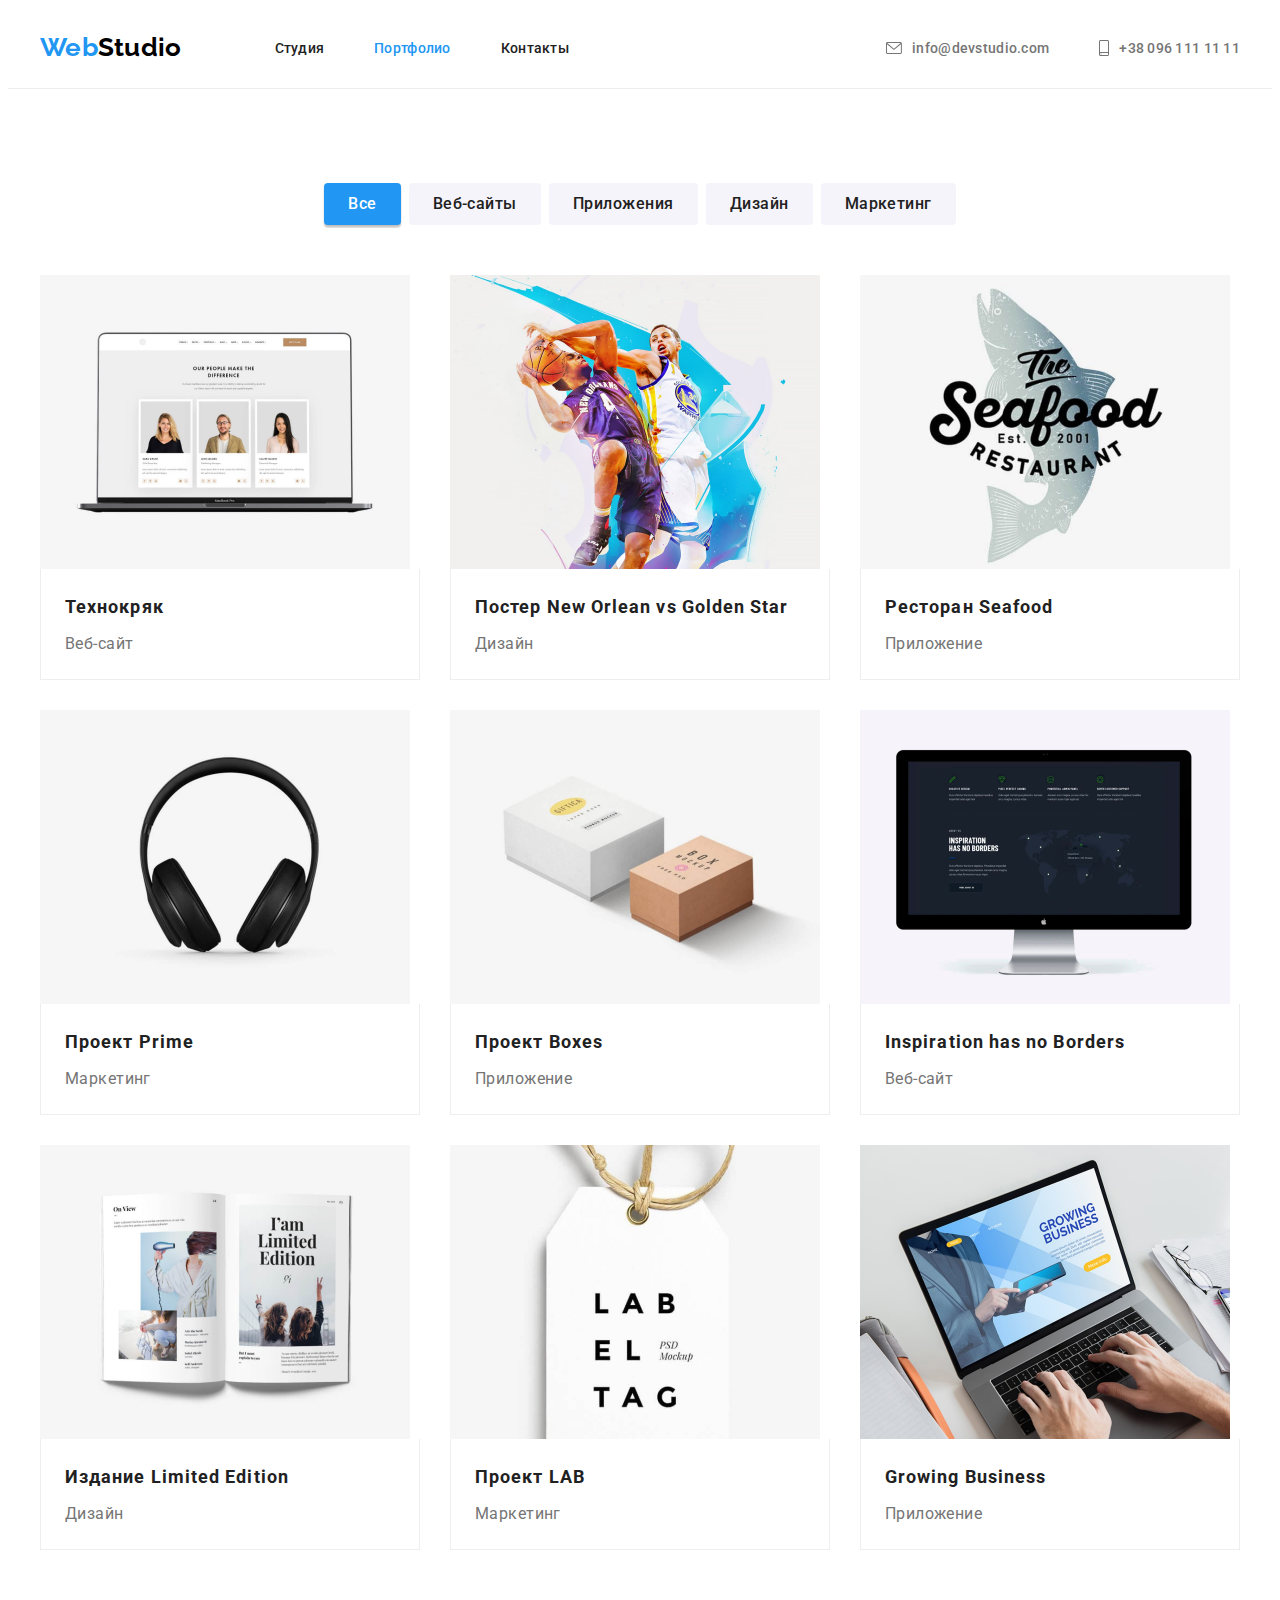
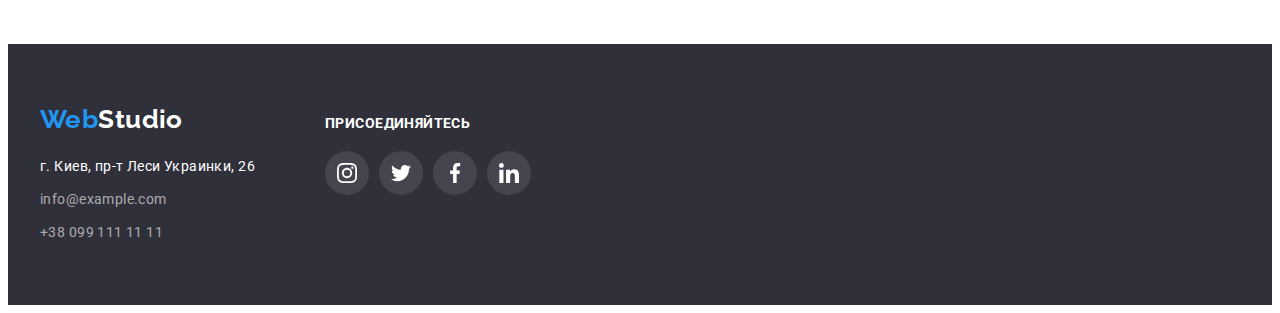
==== portfolio.html @ 6a9523e5 "Initial commit" ====
<!DOCTYPE html>
<html lang="ru">
  <head>
    <meta charset="UTF-8" />
    <meta http-equiv="X-UA-Compatible" content="IE=edge" />
    <meta name="viewport" content="width=device-width, initial-scale=1.0" />
    <title lang="en">WebStudio - Portfolio</title>
    <link
      href="https://fonts.googleapis.com/css2?family=Raleway:wght@700&family=Roboto:wght@400;500;700;900&display=swap"
      rel="stylesheet"
    />
    <link 
    rel="stylesheet" href="https://cdnjs.cloudflare.com/ajax/libs/modern-normalize/1.1.0/modern-normalize.min.css" integrity="sha512-wpPYUAdjBVSE4KJnH1VR1HeZfpl1ub8YT/NKx4PuQ5NmX2tKuGu6U/JRp5y+Y8XG2tV+wKQpNHVUX03MfMFn9Q==" crossorigin="anonymous" referrerpolicy="no-referrer" 
    />
    <link rel="stylesheet" href="./css/styles.css" />
  </head>

  
  <!--Body of HTML-->
  <body>

    <!--Top parts: logo, navigation and so on -->
    <header class="header">
      <div class="container header-panel">                
        <!--Navigation panel-->
        <nav class="nav-panel">                
            <!--Logo text and link-->
            <a class="logo" href=./index.html lang="en">Web<span class="black-color-logo">Studio</span></a>

            <!--Site naviagation list-->
            <ul class="site-nav list">
              <li>
                  <a class="link " href="./index.html">Студия</a>
              </li>
              <li>
                <a class="link current" href="./portfolio.html">Портфолио</a>
              </li>
              <li>
                <a class="link" href="">Контакты</a>
              </li>
            </ul>
        </nav>

        <ul class="contact list">
          <li>
            <!--Contact e-mail-->            
            <a class="link contact-link" href="mailto:info@devstudio.com">
                <svg class="mail-icon" width="16" height="12">
                    <use href="./images/icons/sprit-icons.svg#e-mail"></use>
                </svg>
                info@devstudio.com
            </a>
          </li>
          <li>
            <!--Contact mob. tel.-->
            <a class="link contact-link" href="tel:+380961111111">
                <svg class="telephone-icon" width="10" height="16">
                    <use href="./images/icons/sprit-icons.svg#mobile"></use>
                </svg>
                +38 096 111 11 11
            </a>
          </li>
        </ul>
      </div>        
    </header>

    <!--Portfolio parts-->
    <main>
        <!--Portfolio list section-->
        <section class="section portfolio">

          <div class="container">
            <h1 class="visually-hidden">Основные работы: список сайтов</h1>
            <!-- Sort buttons-->
            <ul class="list filter-bottons">
              <li><button class="portfolio-buttons active-filter" type="button">Все</button></li>
              <li><button class="portfolio-buttons" type="button">Веб-сайты</button></li>
              <li><button class="portfolio-buttons" type="button">Приложения</button></li>
              <li><button class="portfolio-buttons" type="button">Дизайн</button></li>
              <li><button class="portfolio-buttons" type="button">Маркетинг</button></li>            
            </ul>

            <!-- Importance portfolio projects -->
            <ul class="portfolio-cards list card-set">
              <li class="card-item">
                <a class="portfolio-link link" href="https://www.google.com/" target="_blank" rel="noreferrer noopener">
                  <img src="./images/portfolio-projects/portfolio-img1.jpg" alt="Вид страницы Технокряк" width="370" height="294">
                  <div class="portfolio-text">
                    <h2 class="portfolio-title">Технокряк</h2>
                    <p class="portfolio-direction">Веб-сайт</p>
                  </div>         
                </a>
              </li>
              <li class="card-item">
                <a class="portfolio-link link" href="https://www.google.com/" target="_blank" rel="noreferrer noopener">
                  <img src="./images/portfolio-projects/portfolio-img2.jpg" alt="Вид постера New Orlean vs Golden Star" width="370" height="294">
                  <div class="portfolio-text">
                    <h2 class="portfolio-title">Постер New Orlean vs Golden Star</h2>
                    <p class="portfolio-direction">Дизайн</p>      
                  </div>          
                </a>
              </li>
              <li class="card-item">
                <a class="portfolio-link link" href="https://www.google.com/" target="_blank" rel="noreferrer noopener">
                  <img src="./images/portfolio-projects/portfolio-img3.jpg" alt="Приложение ресторана Seafood" width="370" height="294">
                  <div class="portfolio-text">
                    <h2 class="portfolio-title">Ресторан Seafood</h2>
                    <p class="portfolio-direction">Приложение</p>                
                  </div>
                </a>
              </li>
              <li class="card-item">
                <a class="portfolio-link link" href="https://www.google.com/" target="_blank" rel="noreferrer noopener">
                  <img src="./images/portfolio-projects/portfolio-img4.jpg" alt="Иконка проекта Prime" width="370" height="294">
                  <div class="portfolio-text">
                    <h2 class="portfolio-title">Проект Prime</h2>
                    <p class="portfolio-direction">Маркетинг</p>                
                  </div>
                </a>
              </li>
              <li class="card-item">
                <a class="portfolio-link link" href="https://www.google.com/" target="_blank" rel="noreferrer noopener">
                  <img src="./images/portfolio-projects/portfolio-img5.jpg" alt="Приложение Boxes" width="370" height="294">
                  <div class="portfolio-text">
                    <h2 class="portfolio-title">Проект Boxes</h2>
                    <p class="portfolio-direction">Приложение</p>                
                  </div>
                </a>
              </li>
              <li class="card-item">
                <a class="portfolio-link link" href="https://www.google.com/" target="_blank" rel="noreferrer noopener">
                  <img src="./images/portfolio-projects/portfolio-img6.jpg" alt="Вид страницы Inspiration has no Borders" width="370" height="294">
                  <div class="portfolio-text">
                    <h2 class="portfolio-title">Inspiration has no Borders</h2>
                    <p class="portfolio-direction">Веб-сайт</p>                
                  </div>
                </a>
              </li>
              <li class="card-item">
                <a class="portfolio-link link" href="https://www.google.com/" target="_blank" rel="noreferrer noopener">
                  <img src="./images/portfolio-projects/portfolio-img7.jpg" alt="Вид журнала Limited Edition" width="370" height="294">
                  <div class="portfolio-text">
                    <h2 class="portfolio-title">Издание Limited Edition</h2>
                    <p class="portfolio-direction">Дизайн</p>                
                  </div>
                </a>
              </li>
              <li class="card-item">
                <a class="portfolio-link link" href="https://www.google.com/" target="_blank" rel="noreferrer noopener">
                  <img src="./images/portfolio-projects/portfolio-img8.jpg" alt="Иконка проекта LAB" width="370" height="294">
                  <div class="portfolio-text">
                    <h2 class="portfolio-title">Проект LAB</h2>
                    <p class="portfolio-direction">Маркетинг</p>                
                  </div>
                </a>
              </li>
              <li class="card-item">
                <a class="portfolio-link link" href="https://www.google.com/" target="_blank" rel="noreferrer noopener">
                  <img src="./images/portfolio-projects/portfolio-img9.jpg" alt="Вид приложения Growing Business" width="370" height="294">
                  <div class="portfolio-text">
                    <h2 class="portfolio-title">Growing Business</h2>
                    <p class="portfolio-direction">Приложение</p>                
                  </div>
                </a>
              </li>
            </ul>
          </div>            
        </section>
    </main>

    <!--Footer part-->
    <footer class="footer">
        <div class="container">
            <ul class="list footer-list">
                <!-- Left part of footer contacts -->
                <li>
                    <!--Logo text and link-->
                    <a class="logo footer-logo" href=./index.html lang="en">Web<span class="white-text-logo">Studio</span></a>
                    <!--Address and develotment contacts-->
                    <address class="footer-address">
                        <ul class="list dev-data">
                            <li class="dev-data-item">
                                <a class="dev-adrress link" href="https://goo.gl/maps/GUnd78wBxHpprMvDA" target="_blank" rel="noreferrer noopener">г. Киев, пр-т Леси Украинки, 26</a>
                            </li>
                            <li class="dev-data-item">
                                <a class="dev-contact link" href="mailto:info@example.com">info@example.com</a>
                            </li>
                            <li class="dev-data-item">
                                <a class="dev-contact link" href="tel:+380991111111">+38 099 111 11 11</a>
                            </li>
                        </ul>  
                    </address>
                </li>
                <!-- Right part of footer contacts-->
                <li>
                    <p class="conection-text">Присоединяйтесь</p>
                    <ul class="list social-list">
                                <li class="social-item">
                                    <a class="footer-link social-link link" 
                                    href="" 
                                    target="_blank"
                                    rel="noreferrer noopener"
                                    aria-label="Инстаграм">
                                        <svg class="footer-icon" width="20" height="20">
                                            <use href="./images/icons/sprit-icons.svg#instagram"></use>
                                        </svg>
                                    </a>
                                </li>
                                <li class="social-item">
                                    <a class="footer-link social-link link" 
                                    href="" 
                                    target="_blank"
                                    rel="noreferrer noopener"
                                    aria-label="Твитер">
                                        <svg class="footer-icon" width="20" height="20">
                                            <use href="./images/icons/sprit-icons.svg#twitter"></use>
                                        </svg>
                                    </a>
                                </li>
                                <li class="social-item">
                                    <a class="footer-link social-link link" 
                                    href="" 
                                    target="_blank"
                                    rel="noreferrer noopener"
                                    aria-label="Фасебук">
                                        <svg class="footer-icon" width="20" height="20">
                                            <use href="./images/icons/sprit-icons.svg#facebook"></use>
                                        </svg>
                                    </a>
                                </li>
                                <li class="social-item">
                                    <a class="footer-link social-link link" 
                                    href="" 
                                    target="_blank"
                                    rel="noreferrer noopener"
                                    aria-label="ЛинкедИн">
                                        <svg class="footer-icon" width="20" height="20">
                                            <use href="./images/icons/sprit-icons.svg#linkedin"></use>
                                        </svg>
                                    </a>
                                </li>
                     </ul>
                </li>
            </ul>            
        </div>

    </footer>

  </body>
</html>
---- css/styles.css ----
/* 
************************
* Basic styles
************************  
*/

/* Variable */
:root{
    /* Text colors */
    --full-black-text: #000000;
    --full-white-text: #FFFFFF;
    --nearby-white: #F5F4FA;
    --gray-black-text: #212121;
    --gray-text: #757575;

    /* Universal blue color */
    --blue-color: #2196F3;

    /* Backgrounds colors */
    --black-color-background: #2F303A;
    --gray-background: #F5F4FA;
    
    /* Line color */
    --ligth-gray-line: #ECECEC;

    /* Border line color */
    --gray-border-line: #EEEEEE;
    --gray-company-color: #AFB1B8;

    /* Angle radius */
    --radius: 4px;
    --full-round: 50%;

    /* Card gap`s distance */
    --card-gap: 30px;

    /* Number of cards in a row */
    --card-numbers: 3;
}

/* Standard features */
body{
    font-family: Roboto, sans-serif;
    font-size: 14px;
    color: var(--gray-text);
    line-height: 1.71;
    letter-spacing: 0.03em;
}

/* Delete all points near the list of items */
.list{    
    list-style: none;    
}

/* Remove from visible space */
.none-visualisation {
    visibility: hidden;
}

/* Remove standart decoration for links */
.link{
    text-decoration: none;
    color: currentColor;
}

/* Global reset */
h1, 
h2,
h3,
h4,
h5,
h6,
ul,
p,
a,
address{
    padding: 0;
    margin: 0;
}

/* Conteiner for elements */
.container{
    width: 1200px;
    padding-left: 15px;
    padding-right: 15px;
    margin-left: auto;
    margin-right: auto;
}

/* Hide element */
.visually-hidden {
    position: absolute;
    width: 1px;
    height: 1px;
    margin: -1px;
    border: 0;
    padding: 0;

    white-space: nowrap;
    clip-path: inset(100%);
    clip: rect(0 0 0 0);
    overflow: hidden;
}
/* Images parameters */
img {
    display: block;
    max-width: 100%;
    height: auto;
}

/* Features and calculation of "flex-containers" contents */
.card-set{
    display: flex;
    flex-wrap: wrap;
    gap: var(--card-gap);
}

.card-item{
    flex-basis: calc((100% - (var(--card-numbers) - 1) * var(--card-gap)) / var(--card-numbers));
}

/* 
************************
* Class styles
************************  
*/

/* Navigation panel */

.header{
    border-bottom: 1px solid var(--gray-border-line);

    font-weight: 500;
    line-height: calc(16 / 14);
    letter-spacing: 0.02em;
}

.header-panel{
    display: flex;
    margin-left: auto;
    margin-right: auto;
}

.nav-panel{
    display: flex;
    align-items: center;
    gap: 93px;
}

/* Logo */
.logo{   
    padding-top: 24px;
    padding-bottom: 25px;
    
    font-family: 'Raleway', sans-serif;
    font-weight: 700;
    font-size: 26px;
    color: var(--blue-color);
    line-height: 1.19;
    text-decoration: none;
}

.black-color-logo{
    color: var(--full-black-text);
}

.black-color-logo:hover,
.black-color-logo:focus{
    color: var(--blue-color);
}

/* Header - navigator */

.site-nav{
    display: flex;    
    gap: 50px;

    color: var(--gray-black-text); 
}

.site-nav .link,
.contact .link{
    padding-top: 32px;
    padding-bottom: 32px;
}


.site-nav .link.current,
.site-nav .link:hover,
.site-nav .link:focus,
.contact .link:hover,
.contact .link:focus{
    color: var(--blue-color);
}

/* Header - contacts */
.contact{
    display: flex;
    gap: 50px;
    align-self: center;

    margin-left: auto;   
}

.contact-link{
    display: flex;
    align-items: center;
    gap: 10px; 
}

.mail-icon,
.telephone-icon{  
    fill: currentColor;    
}

/* Footer */
.footer{
    padding-top: 60px;
    padding-bottom: 60px;

    background-color: var(--black-color-background);
}

.footer-list{
    display: flex;
    gap: 70px;
    align-items: baseline;
}

.white-text-logo{
    color: var(--full-white-text);
}

.white-text-logo:hover,
.white-text-logo:focus {
    color: var(--blue-color);
}

.footer-logo{
    display: inline-block;

    margin-bottom: 20px;
    padding-top: 0;
    padding-bottom: 0;
}

.footer-address{
    font-style: normal;
}

/* .dev-data{    
} */

.dev-data-item:not(:last-child){
    display: block;
    margin-bottom: 9px;
}

.dev-adrress{
    padding: 5px 0;
    color: var(--full-white-text);
}

.dev-adrress:hover,
.dev-adress:focus {
    color: var(--gray-text)
}

.dev-contact{
    padding: 5px 0;
    color: rgba(255, 255, 255, 0.6);    
}

.dev-contact:hover,
.dev-contact:focus{
    color: var(--full-white-text)
}

.conection-text{
    font-weight: 700;
    line-height: calc(16 / 14);
    text-transform: uppercase;
    
    color: var(--full-white-text);
    margin-bottom: 20px;
}

.social-item .footer-link{
    background-color: rgba(255, 255, 255, 0.1);
}

.footer-icon {
    fill: var(--full-white-text);
}

/* 
************************
* index.html styles
************************  
*/

/* ***Main sections*** */

.section{
    padding-top: 94px;
    padding-bottom: 94px;
}

/* Hero section */
.hero{
    max-width: 1600px;    
    padding-top: 200px;
    padding-bottom: 200px;
    margin-left: auto;
    margin-right: auto;

    background-image: linear-gradient(to right, rgba(47, 48, 58, 0.4), rgba(47, 48, 58, 0.4)), url(../images/hero-bg/hero-bg.jpg);  
    background-color: #C4C4C4;
    background-position: center;
    background-repeat: no-repeat;
    background-size: cover;
}

/* .hero-content{} */


.hero-title{
    max-width: 696px;
    margin-left: auto;
    margin-right: auto;
    margin-bottom: 30px;
    
    font-weight: 900;
    font-size: 44px;
    line-height: 1.36;
    text-align: center;
    letter-spacing: 0.06em;
    text-transform: uppercase;    
    color: var(--full-white-text);
}

.order-button{
    min-width: 200px;
    border-radius: var(--radius);
    margin-left: auto;
    margin-right: auto;
    padding-top: 10px;
    padding-right: 32px;
    padding-bottom: 10px;
    padding-left: 32px;

    border: none;

    font-family: inherit;
    font-weight: 700;
    font-size: 16px;
    line-height: 1.88;
    display: flex;
    align-items: center;
    text-align: center;
    letter-spacing: 0.06em;
    
    color: var(--full-white-text);

    background-color: var(--blue-color);

    cursor: pointer;
}

.order-button:hover,
.order-button:focus{
    background-color: #188CE8;
}

/* Benefit section */
/* .benefit{} */

.benefit-list .card-item{
    --card-numbers: 4;
}

.nearby-icon{
    display: flex;
    height: 120px;
    border-radius: var(--radius);
    align-items: center;
    justify-content: center;

    background-color: var(--gray-background);

    margin-bottom: 30px;
}

.benefit-icon{    
    width: 70px;
    height: 70px;
}

.benefit-title {
    margin-bottom: 10px;

    font-weight: 700;
    font-size: 14px;
    line-height: 1.14;
    text-transform: uppercase;
    color: var(--gray-black-text)     
}

/* .benefit-discr{} */

/* Work list and team sections*/
.work{
    padding-top: 0;
}

.team{
    max-width: 1600px;
    margin-left: auto;
    margin-right: auto;

    background-color: var(--gray-background);
}

.section-title{
    margin-right: auto;
    margin-left: auto;
    margin-bottom: 50px;

    font-weight: 700;
    font-size: 36px;
    line-height: 1.17;
    text-align: center;
    color: var(--gray-black-text);
}

.team-content{
    box-shadow: 0px 1px 3px rgba(0, 0, 0, 0.12), 0px 1px 1px rgba(0, 0, 0, 0.14), 0px 2px 1px rgba(0, 0, 0, 0.2);
    border-radius: 0px 0px 4px 4px;
}

.team-list .card-item{
    --card-numbers: 4;
}

.team-text{
    padding: 30px;
    text-align: center;
    
    background-color: var(--full-white-text);    
}

.team-name,
.team-position{
    font-size: 16px;
    line-height: 1.19;
    text-align: center;
}

.team-position{
    margin-bottom: 16px;
}

.team-name{
    margin-bottom: 10px;

    font-weight: 500;
    color: var(--gray-black-text);
}

.team-list{
    display: flex;
}

.social-list {
    display: flex;
    align-items: center;
    justify-content: center;
    gap: 10px;
}

.social-link {
    display: flex;
    align-items: center;
    justify-content: center;
    width: 44px;
    height: 44px;
    border-radius: var(--full-round);

    fill: var(--gray-company-color);
}

.social-link:hover,
.social-link:focus {    
    background-color: var(--blue-color);
    fill: var(--full-white-text);
}

/* .social-icon {}

.social-icon:hover,
.social-icon:focus {} */

/* Clients-list section */
.clients-list .card-item {
    --card-numbers: 6;
}

/* .clients-list{   
} */

/* .client-item{} */

.client-link{
    display: flex;
    width: 170px;
    align-items: center;
    justify-content: center;

    border: 1px solid currentColor;
    border-radius: var(--radius);
    color: var(--gray-company-color);
}

.client-link:hover,
.client-link:focus{
    color: var(--blue-color);
}

.client-icon{
    fill: currentColor;    
}


/* 
************************
* portfolio.html styles
************************  
*/

/* .portfolio{} */

/* Colection parameters for filter bottons of Portfolio page */
.filter-bottons{
    display: flex;
    justify-content: center;
    gap: 8px;
    margin-bottom: 50px;
}


/* Filtration buttons for portfolio */
.portfolio-buttons{
    padding-top: 6px;
    padding-right: 22px;
    padding-bottom: 6px;
    padding-left: 22px;
    border-radius: var(--radius);
    border-color: transparent;
    
    font-family: inherit;
    font-size: 16px;
    font-weight: 500;
    line-height: 1.62;
    text-align: center;
    letter-spacing: 0.03em;
    text-decoration: none;
    color: var(--gray-black-text);

    background-color: var(--nearby-white);

    cursor: pointer;
}

.portfolio-buttons:hover,
.portfolio-buttons:focus,
.active-filter{
    color: var(--full-white-text);

    background-color: var(--blue-color);

    box-shadow: 0px 3px 1px rgba(0, 0, 0, 0.1), 0px 1px 2px rgba(0, 0, 0, 0.08), 0px 2px 2px rgba(0, 0, 0, 0.12);
}

.portfolio-link{
    display: block;    
}

.portfolio-link:hover,
.portfolio-link:focus{
    box-shadow: 0px 1px 1px rgba(0, 0, 0, 0.12), 0px 4px 4px rgba(0, 0, 0, 0.06), 1px 4px 6px rgba(0, 0, 0, 0.16);
}


.portfolio-text{
    padding-top: 20px;
    padding-right: 24px;
    padding-bottom: 20px;
    padding-left: 24px;

    border-right: 1px solid var(--gray-border-line);
    border-bottom: 1px solid var(--gray-border-line);
    border-left: 1px solid var(--gray-border-line);
}

.portfolio-title{
    margin-bottom: 4px;

    font-weight: 700;
    font-size: 18px;
    line-height: 2.0;
    letter-spacing: 0.06em;    
    color: var(--gray-black-text);    
}

.portfolio-direction{    
    font-size: 16px;
    line-height: 1.88;    
}
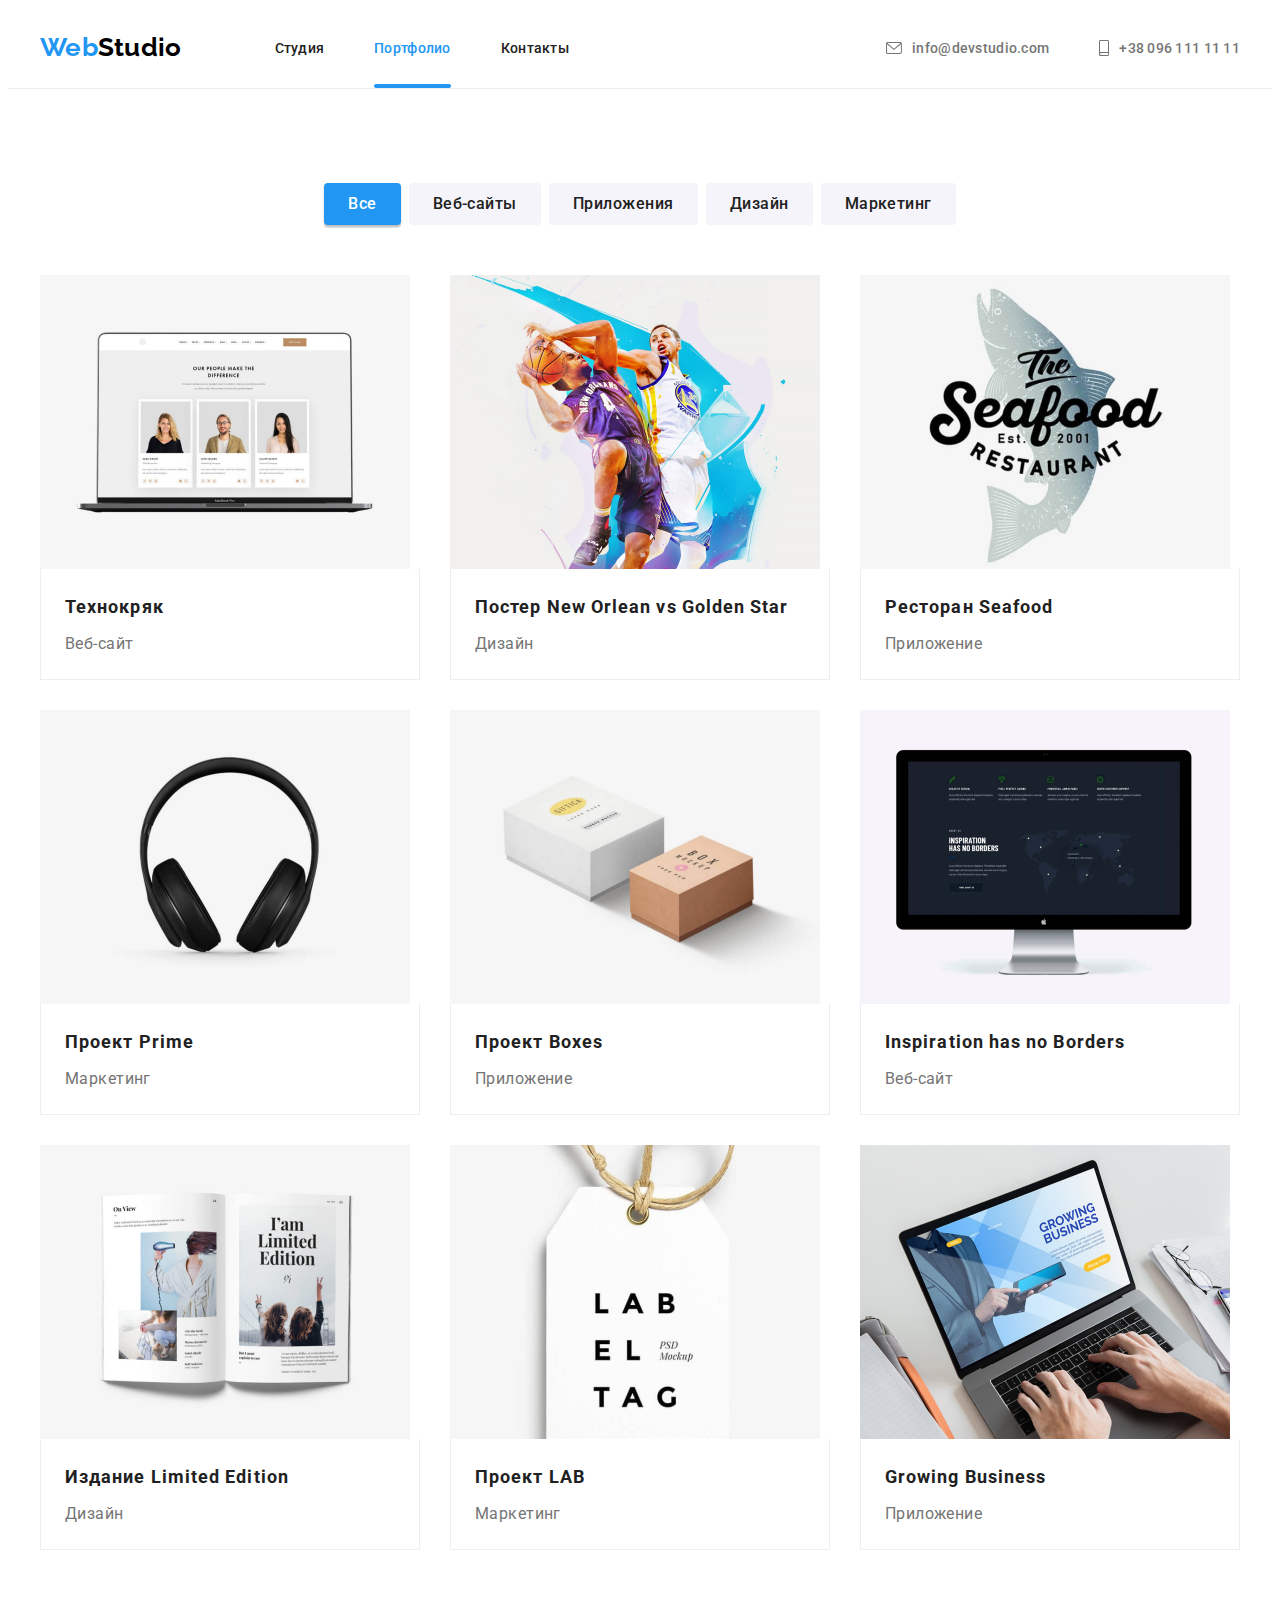
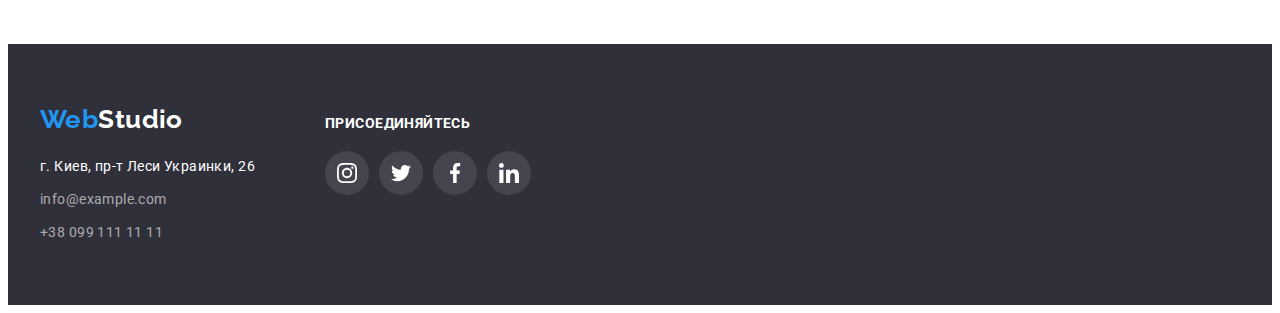
==== commit 8e0b5288: "First part HM5" ====
--- a/portfolio.html
+++ b/portfolio.html
@@ -84,7 +84,12 @@
             <ul class="portfolio-cards list card-set">
               <li class="card-item">
                 <a class="portfolio-link link" href="https://www.google.com/" target="_blank" rel="noreferrer noopener">
-                  <img src="./images/portfolio-projects/portfolio-img1.jpg" alt="Вид страницы Технокряк" width="370" height="294">
+                  <div class="portfolio-thumb">
+                    <img src="./images/portfolio-projects/portfolio-img1.jpg" alt="Вид страницы Технокряк" width="370" height="294">
+                    <div class="portfolio-overlay">
+                      <p class="portfolio-discr">Ресурс предлагает комплексные предложения с разным уровнем функционала и сервисов. Все это позволит посетителю получить исчерпывающие сведения о&nbspкомпании или частном лице.</p>
+                    </div>
+                  </div>
                   <div class="portfolio-text">
                     <h2 class="portfolio-title">Технокряк</h2>
                     <p class="portfolio-direction">Веб-сайт</p>
@@ -93,7 +98,12 @@
               </li>
               <li class="card-item">
                 <a class="portfolio-link link" href="https://www.google.com/" target="_blank" rel="noreferrer noopener">
-                  <img src="./images/portfolio-projects/portfolio-img2.jpg" alt="Вид постера New Orlean vs Golden Star" width="370" height="294">
+                  <div class="portfolio-thumb">  
+                    <img src="./images/portfolio-projects/portfolio-img2.jpg" alt="Вид постера New Orlean vs Golden Star" width="370" height="294">
+                    <div class="portfolio-overlay">
+                      <p class="portfolio-discr">Ресурс предлагает комплексные предложения с разным уровнем функционала и сервисов. Все это позволит посетителю получить исчерпывающие сведения о&nbspкомпании или частном лице.</p>
+                    </div>
+                  </div>
                   <div class="portfolio-text">
                     <h2 class="portfolio-title">Постер New Orlean vs Golden Star</h2>
                     <p class="portfolio-direction">Дизайн</p>      
@@ -102,7 +112,12 @@
               </li>
               <li class="card-item">
                 <a class="portfolio-link link" href="https://www.google.com/" target="_blank" rel="noreferrer noopener">
-                  <img src="./images/portfolio-projects/portfolio-img3.jpg" alt="Приложение ресторана Seafood" width="370" height="294">
+                  <div class="portfolio-thumb">  
+                    <img src="./images/portfolio-projects/portfolio-img3.jpg" alt="Приложение ресторана Seafood" width="370" height="294">
+                    <div class="portfolio-overlay">
+                      <p class="portfolio-discr">Ресурс предлагает комплексные предложения с разным уровнем функционала и сервисов. Все это позволит посетителю получить исчерпывающие сведения о&nbspкомпании или частном лице.</p>
+                    </div>
+                  </div>
                   <div class="portfolio-text">
                     <h2 class="portfolio-title">Ресторан Seafood</h2>
                     <p class="portfolio-direction">Приложение</p>                
@@ -111,7 +126,12 @@
               </li>
               <li class="card-item">
                 <a class="portfolio-link link" href="https://www.google.com/" target="_blank" rel="noreferrer noopener">
-                  <img src="./images/portfolio-projects/portfolio-img4.jpg" alt="Иконка проекта Prime" width="370" height="294">
+                  <div class="portfolio-thumb">  
+                    <img src="./images/portfolio-projects/portfolio-img4.jpg" alt="Иконка проекта Prime" width="370" height="294">
+                    <div class="portfolio-overlay">
+                      <p class="portfolio-discr">Ресурс предлагает комплексные предложения с разным уровнем функционала и сервисов. Все это позволит посетителю получить исчерпывающие сведения о&nbspкомпании или частном лице.</p>
+                    </div>
+                  </div>
                   <div class="portfolio-text">
                     <h2 class="portfolio-title">Проект Prime</h2>
                     <p class="portfolio-direction">Маркетинг</p>                
@@ -120,7 +140,12 @@
               </li>
               <li class="card-item">
                 <a class="portfolio-link link" href="https://www.google.com/" target="_blank" rel="noreferrer noopener">
-                  <img src="./images/portfolio-projects/portfolio-img5.jpg" alt="Приложение Boxes" width="370" height="294">
+                  <div class="portfolio-thumb">  
+                    <img src="./images/portfolio-projects/portfolio-img5.jpg" alt="Приложение Boxes" width="370" height="294">
+                    <div class="portfolio-overlay">
+                      <p class="portfolio-discr">Ресурс предлагает комплексные предложения с разным уровнем функционала и сервисов. Все это позволит посетителю получить исчерпывающие сведения о&nbspкомпании или частном лице.</p>
+                    </div>
+                  </div>
                   <div class="portfolio-text">
                     <h2 class="portfolio-title">Проект Boxes</h2>
                     <p class="portfolio-direction">Приложение</p>                
@@ -129,7 +154,12 @@
               </li>
               <li class="card-item">
                 <a class="portfolio-link link" href="https://www.google.com/" target="_blank" rel="noreferrer noopener">
-                  <img src="./images/portfolio-projects/portfolio-img6.jpg" alt="Вид страницы Inspiration has no Borders" width="370" height="294">
+                  <div class="portfolio-thumb">  
+                    <img src="./images/portfolio-projects/portfolio-img6.jpg" alt="Вид страницы Inspiration has no Borders" width="370" height="294">
+                    <div class="portfolio-overlay">
+                      <p class="portfolio-discr">Ресурс предлагает комплексные предложения с разным уровнем функционала и сервисов. Все это позволит посетителю получить исчерпывающие сведения о&nbspкомпании или частном лице.</p>
+                    </div>
+                  </div>
                   <div class="portfolio-text">
                     <h2 class="portfolio-title">Inspiration has no Borders</h2>
                     <p class="portfolio-direction">Веб-сайт</p>                
@@ -138,7 +168,12 @@
               </li>
               <li class="card-item">
                 <a class="portfolio-link link" href="https://www.google.com/" target="_blank" rel="noreferrer noopener">
-                  <img src="./images/portfolio-projects/portfolio-img7.jpg" alt="Вид журнала Limited Edition" width="370" height="294">
+                  <div class="portfolio-thumb">  
+                    <img src="./images/portfolio-projects/portfolio-img7.jpg" alt="Вид журнала Limited Edition" width="370" height="294">
+                    <div class="portfolio-overlay">
+                      <p class="portfolio-discr">Ресурс предлагает комплексные предложения с разным уровнем функционала и сервисов. Все это позволит посетителю получить исчерпывающие сведения о&nbspкомпании или частном лице.</p>
+                    </div>
+                  </div>
                   <div class="portfolio-text">
                     <h2 class="portfolio-title">Издание Limited Edition</h2>
                     <p class="portfolio-direction">Дизайн</p>                
@@ -147,7 +182,12 @@
               </li>
               <li class="card-item">
                 <a class="portfolio-link link" href="https://www.google.com/" target="_blank" rel="noreferrer noopener">
-                  <img src="./images/portfolio-projects/portfolio-img8.jpg" alt="Иконка проекта LAB" width="370" height="294">
+                  <div class="portfolio-thumb">  
+                    <img src="./images/portfolio-projects/portfolio-img8.jpg" alt="Иконка проекта LAB" width="370" height="294">
+                    <div class="portfolio-overlay">
+                      <p class="portfolio-discr">Ресурс предлагает комплексные предложения с разным уровнем функционала и сервисов. Все это позволит посетителю получить исчерпывающие сведения о&nbspкомпании или частном лице.</p>
+                    </div>
+                  </div>
                   <div class="portfolio-text">
                     <h2 class="portfolio-title">Проект LAB</h2>
                     <p class="portfolio-direction">Маркетинг</p>                
@@ -156,7 +196,12 @@
               </li>
               <li class="card-item">
                 <a class="portfolio-link link" href="https://www.google.com/" target="_blank" rel="noreferrer noopener">
-                  <img src="./images/portfolio-projects/portfolio-img9.jpg" alt="Вид приложения Growing Business" width="370" height="294">
+                  <div class="portfolio-thumb">  
+                    <img src="./images/portfolio-projects/portfolio-img9.jpg" alt="Вид приложения Growing Business" width="370" height="294">
+                    <div class="portfolio-overlay">
+                      <p class="portfolio-discr">Ресурс предлагает комплексные предложения с разным уровнем функционала и сервисов. Все это позволит посетителю получить исчерпывающие сведения о&nbspкомпании или частном лице.</p>
+                    </div>
+                  </div>
                   <div class="portfolio-text">
                     <h2 class="portfolio-title">Growing Business</h2>
                     <p class="portfolio-direction">Приложение</p>                
--- a/css/styles.css
+++ b/css/styles.css
@@ -36,6 +36,10 @@
 
     /* Number of cards in a row */
     --card-numbers: 3;
+
+    /* Transition for :hover & :focus */
+    --transition-time: 250ms;
+    --transition-func: cubic-bezier(0.4, 0, 0.2, 1);
 }
 
 /* Standard features */
@@ -162,6 +166,8 @@
 
 .black-color-logo{
     color: var(--full-black-text);
+
+    transition: color var(--transition-time) var(--transition-func);
 }
 
 .black-color-logo:hover,
@@ -172,16 +178,18 @@
 /* Header - navigator */
 
 .site-nav{
-    display: flex;    
+    display: flex; 
     gap: 50px;
 
-    color: var(--gray-black-text); 
+    color: var(--gray-black-text);     
 }
 
 .site-nav .link,
 .contact .link{
     padding-top: 32px;
     padding-bottom: 32px;
+
+    transition: color var(--transition-time) var(--transition-func);
 }
 
 
@@ -193,6 +201,26 @@
     color: var(--blue-color);
 }
 
+/* .site-nav{} */
+
+.current{
+    position: relative;
+}
+
+.current::after{
+    position: absolute;
+    content: '';
+    
+    display: block;
+    bottom: 0;
+    
+    height: 4px;
+    width: 100%;
+    border-radius: 2px;
+
+    background-color: currentColor;
+}
+
 /* Header - contacts */
 .contact{
     display: flex;
@@ -229,6 +257,8 @@
 
 .white-text-logo{
     color: var(--full-white-text);
+
+    transition: color var(--transition-time) var(--transition-func);
 }
 
 .white-text-logo:hover,
@@ -259,21 +289,25 @@
 .dev-adrress{
     padding: 5px 0;
     color: var(--full-white-text);
+
+    transition: color var(--transition-time) var(--transition-func);
 }
 
 .dev-adrress:hover,
 .dev-adress:focus {
-    color: var(--gray-text)
+    color: var(--gray-text);
 }
 
 .dev-contact{
     padding: 5px 0;
-    color: rgba(255, 255, 255, 0.6);    
+    color: rgba(255, 255, 255, 0.6); 
+    
+    transition: color var(--transition-time) var(--transition-func);
 }
 
 .dev-contact:hover,
 .dev-contact:focus{
-    color: var(--full-white-text)
+    color: var(--full-white-text):
 }
 
 .conection-text{
@@ -365,6 +399,8 @@
     background-color: var(--blue-color);
 
     cursor: pointer;
+
+    transition: background-color var(--transition-time) var(--transition-func);
 }
 
 .order-button:hover,
@@ -413,6 +449,30 @@
     padding-top: 0;
 }
 
+.work-thumb {    
+    position: relative;
+}
+
+.work-direction{
+    display: inline-block;
+
+    position: absolute;
+    bottom: 0px;
+    width: 100%;
+    height: 70px;
+    
+    font-weight: 700;    
+    line-height: calc(16 / 14);
+    text-align: center;
+    text-transform: uppercase;    
+    color: var(--full-white-text);
+
+    padding-top: 27px;
+    padding-bottom: 27px;
+    
+    background-color: rgba(47, 48, 58, 0.8);
+}
+
 .team{
     max-width: 1600px;
     margin-left: auto;
@@ -484,9 +544,11 @@
     justify-content: center;
     width: 44px;
     height: 44px;
-    border-radius: var(--full-round);
+    border-radius: var(--full-round);    
 
     fill: var(--gray-company-color);
+
+    transition: fill var(--transition-time) var(--transition-func), background-color var(--transition-time) var(--transition-func);
 }
 
 .social-link:hover,
@@ -512,13 +574,15 @@
 
 .client-link{
     display: flex;
-    width: 170px;
+    height: 92px;
     align-items: center;
     justify-content: center;
 
     border: 1px solid currentColor;
     border-radius: var(--radius);
     color: var(--gray-company-color);
+
+    transition: color var(--transition-time) var(--transition-func);
 }
 
 .client-link:hover,
@@ -569,6 +633,8 @@
     background-color: var(--nearby-white);
 
     cursor: pointer;
+
+    transition: color var(--transition-time) var(--transition-func), background-color var(--transition-time) var(--transition-func), box-shadow var(--transition-time) var(--transition-func);
 }
 
 .portfolio-buttons:hover,
@@ -582,12 +648,47 @@
 }
 
 .portfolio-link{
-    display: block;    
+    display: block;
+    
+    transition: box-shadow var(--transition-time) var(--transition-func);
 }
 
 .portfolio-link:hover,
 .portfolio-link:focus{
     box-shadow: 0px 1px 1px rgba(0, 0, 0, 0.12), 0px 4px 4px rgba(0, 0, 0, 0.06), 1px 4px 6px rgba(0, 0, 0, 0.16);
+}
+
+.portfolio-thumb{
+    position: relative;
+    overflow: hidden;
+}
+
+.portfolio-overlay{
+    display: flex;
+    position: absolute;
+    
+    width: 100%;
+    height: 100%;
+    transform: translateY(0%);
+    transition: transform var(--transition-time) var(--transition-func);
+
+    background-color: rgba(33, 150, 243, 0.9);
+}
+
+.portfolio-link:hover .portfolio-overlay,
+.portfolio-link:focus .portfolio-overlay{
+    transform: translateY(-100%);
+}
+
+.portfolio-discr{
+    padding-left: 24px;
+    padding-right: 24px;
+    align-self: center;
+
+    font-weight: 400;
+    font-size: 18px;
+    line-height: 1.56;    
+    color: var(--full-white-text);
 }
 
 
